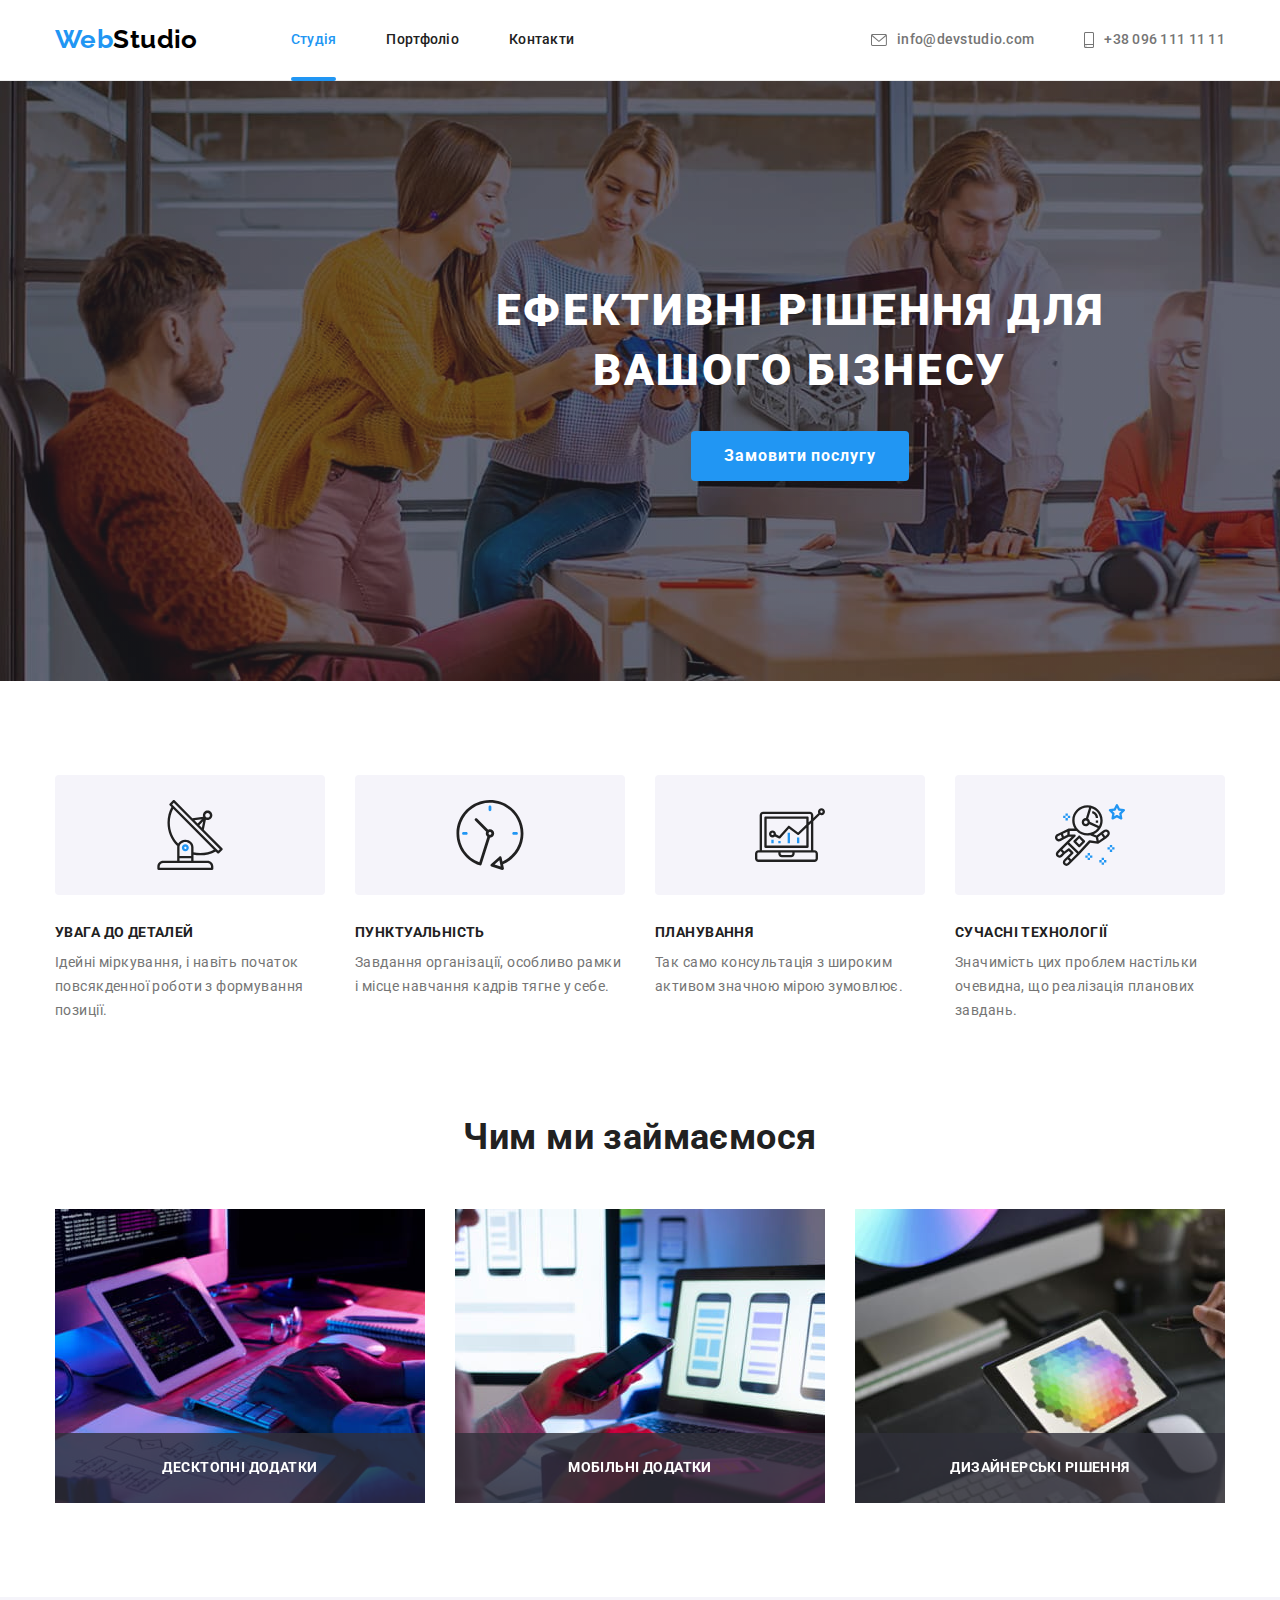
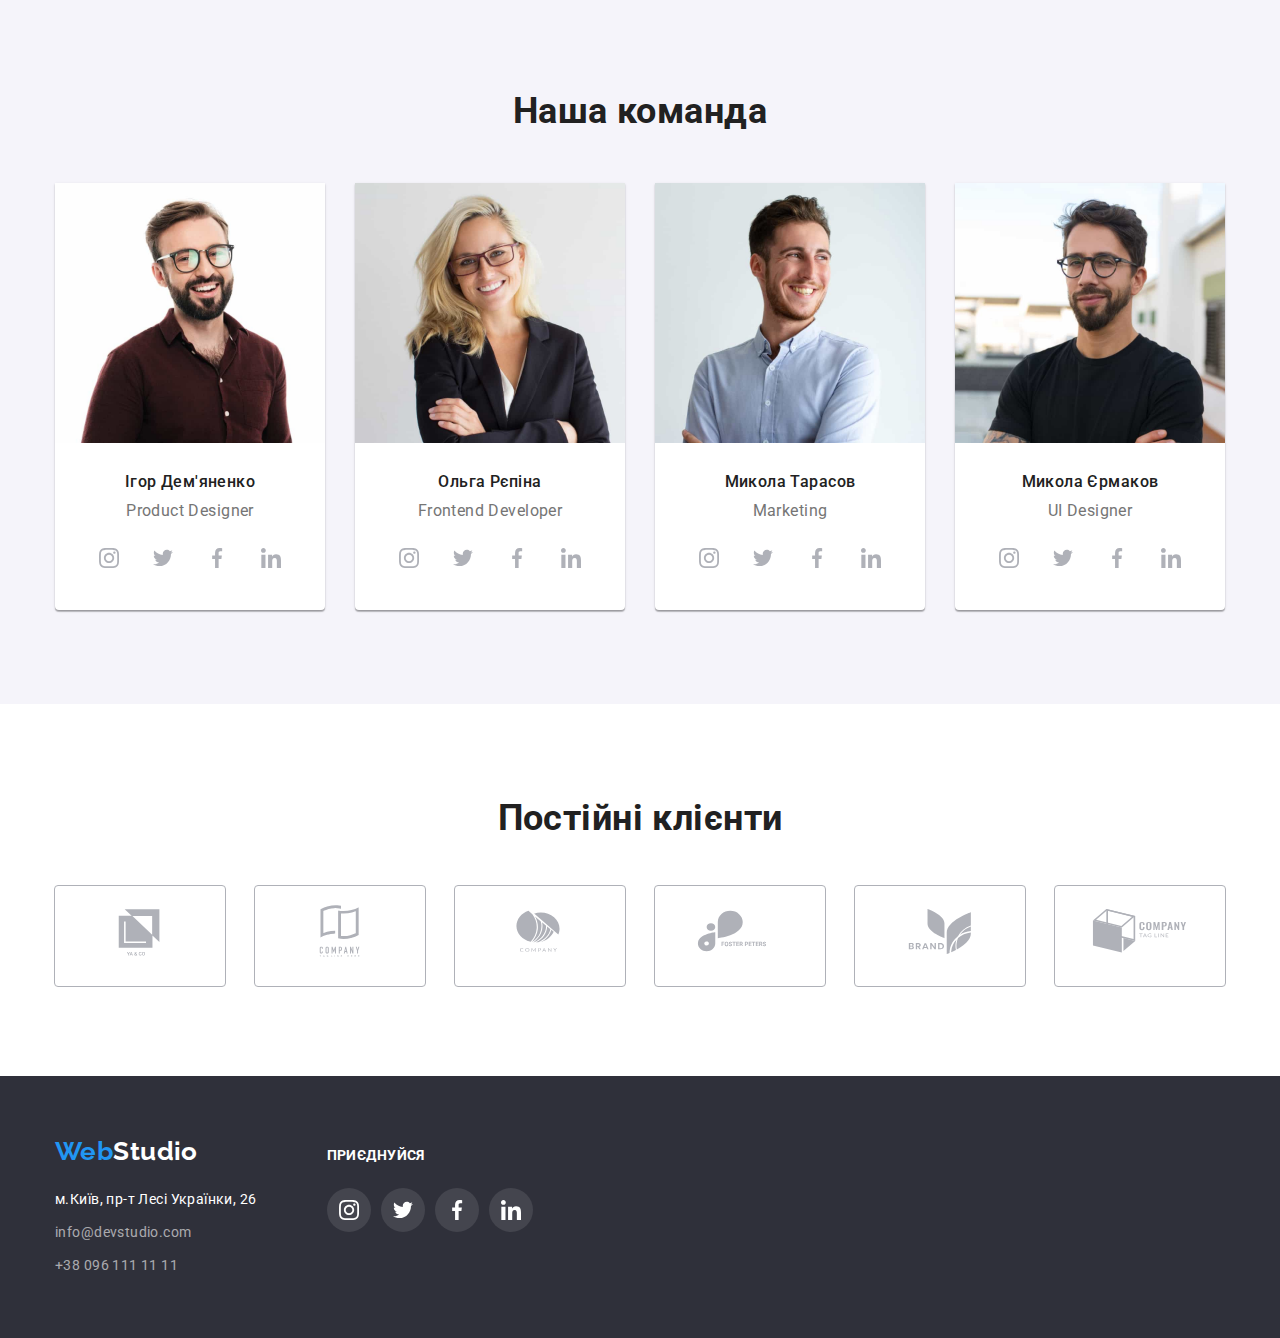
==== index.html @ 5b828c4e "create new repository" ====
<!DOCTYPE html>
<html lang="uk">
  <head>
    <meta charset="UTF-8" />
    <meta http-equiv="X-UA-Compatible" content="IE=edge" />
    <meta name="viewport" content="width=device-width, initial-scale=1.0" />
    <title>Студія</title>
    <link href="https://fonts.googleapis.com/css2?family=Raleway:wght@700&family=Roboto:wght@400;500;700;900&display=swap" rel="stylesheet">
    <link rel="stylesheet" href="https://cdnjs.cloudflare.com/ajax/libs/modern-normalize/1.1.0/modern-normalize.min.css">
    <link rel="stylesheet" href="./css/styles.css">
  </head>
  <body>
    <header>
      
      <!--Навігація-->

      <div class="top-line container">
      <nav class="line">
        <a lang="en" href="./index.html" class="logo">Web<span class="logo-main">Studio</span></a>
        <ul class="site-nav">
          <li class="item"><a href="./index.html" class="link current">Студія</a></li>
          <li class="item"><a href="./portfolio.html" class="link">Портфоліо</a></li>
          <li class="item"><a href="#" class="link">Контакти</a></li>
        </ul>
      </nav>

      <ul class="auth-nav">
        <li class="item">
          <a href="mailto:info@devstudio.com" class="link">
            <svg class="icon-nav" width="16" height="12">
              <use href="./images/sprite.svg#icon-mail"></use>
            </svg>info@devstudio.com</a></li>
        <li class="item">
          <a href="tel:+380961111111" class="link">
            <svg class="icon-nav" width="10" height="16">
              <use href="./images/sprite.svg#icon-phone"></use>
            </svg>+38 096 111 11 11</a></li>
      </ul>
      </div>
    </header>

    <main>

      <!--Герой-->
      
      <section class="hero">
        <div class="container">
        <h1 class="hero-title">eфективні рішення для вашого бізнесу</h1>
        <button type="button" class="button" data-modal-open>Замовити послугу</button>
        <div class="backdrop is-hidden" data-modal>
          <div class="modal">
            <svg data-modal-close class="modal-icon" width="30" height="30">
              <use href="./images/sprite.svg#icon-close"></use>
            </svg>
          </div>
        </div>
        </div>
      </section>
      

      <!--Переваги-->

      <section class="benefits-section">
        <h2 class="visually-hidden">Переваги</h2>
        <ul class="benefits container">
          <li class="benefits-list">
            <div class="icon-background">
              <svg class="icon-benefits" width="70" height="70">
                <use href="./images/sprite.svg#icon-antenna"></use>
              </svg>
            </div>
            <h3 class="benefits-title">увага до деталей</h3>
            <p class="benefits-p">
              Ідейні міркування, і навіть початок повсякденної роботи з
              формування позиції.
            </p>
          </li>

          <li class="benefits-list">
            <div class="icon-background">
              <svg class="icon-benefits" width="70" height="70">
                <use href="./images/sprite.svg#icon-clock"></use>
              </svg>
            </div>
            <h3 class="benefits-title">пунктуальність</h3>
            <p class="benefits-p">
              Завдання організації, особливо рамки і місце навчання кадрів тягне
              у себе.
            </p>
          </li>

          <li class="benefits-list">
            <div class="icon-background">
              <svg class="icon-benefits" width="70" height="70">
                <use href="./images/sprite.svg#icon-diagram"></use>
              </svg>
            </div>
            <h3 class="benefits-title">планування</h3>
            <p class="benefits-p">
              Так само консультація з широким активом значною мірою зумовлює.
            </p>
          </li>

          <li class="benefits-list">
            <div class="icon-background">
              <svg class="icon-benefits" width="70" height="70">
                <use href="./images/sprite.svg#icon-astronaut"></use>
              </svg>
            </div>
            <h3 class="benefits-title">сучасні технології</h3>
            <p class="benefits-p">
              Значимість цих проблем настільки очевидна, що реалізація планових
              завдань.
            </p>
          </li>
        </ul>
      </section>

      <!--Чим ми займаємося-->

      <section class="work-section">
        <div class="container">
        <h2 class="section-title">Чим ми займаємося</h2>
        <ul class="work">
          <li class="work-list">
            <div class="work-img">
              <img class="img" src="./images/box1.jpg" alt="робота з кодом" width="370" />
              <div class="work-block">
                <p class="work-text">десктопні додатки</p>
              </div>
            </div>
          </li>
          <li class="work-list">
            <div class="work-img">
              <img class="img" src="./images/box2.jpg" alt="робота з мобільним додатком" width="370" />
              <div class="work-block">
                <p class="work-text">мобільні додатки</p>
              </div>
            </div>
          </li>
          <li class="work-list">
            <div class="work-img">
              <img class="img" src="./images/box3.jpg" alt="робота з дизайном та палітрою" width="370" />
              <div class="work-block">
                <p class="work-text">дизайнерські рішення</p>
              </div>
            </div>
          </li>
        </ul>
        </div>
      </section>

      <!--Наша команда-->

      <section class="team">
        <div class="container">
        <h2 class="title">Наша команда</h2>
        <ul class="team-list">
          <li class="team-people">
            <img src="./images/igor.jpg" alt="Ігор Дем'яненко" width="270" />
            <div class="team-container">
              <h3 class="team-title">Ігор Дем'яненко</h3>
              <p lang="en" class="team-text">Product Designer</p>
              <ul class="main-list-icon">
                <li class="icon-list">
                  <a href="#" class="icon-link">
                    <svg class="icon-team" width="20" height="20">
                      <use href="./images/sprite.svg#icon-instagram"></use>
                    </svg>
                  </a>
                </li>
                <li class="icon-list">
                  <a href="#" class="icon-link">
                    <svg class="icon-team" width="20" height="20">
                      <use href="./images/sprite.svg#icon-twitter"></use>
                    </svg>
                  </a>
                </li>
                <li class="icon-list">
                  <a href="#" class="icon-link">
                    <svg class="icon-team" width="20" height="20">
                      <use href="./images/sprite.svg#icon-facebook"></use>
                    </svg>
                  </a>
                </li>
                <li class="icon-list">
                  <a href="#" class="icon-link">
                    <svg class="icon-team" width="20" height="20">
                      <use href="./images/sprite.svg#icon-linkedin"></use>
                    </svg>
                  </a>
                </li>
              </ul>
            </div>
          </li>

          <li class="team-people">
            <img src="./images/olga.jpg" alt="Ольга Рєпіна" width="270" />
            <div class="team-container">
              <h3 class="team-title">Ольга Рєпіна</h3>
              <p lang="en" class="team-text">Frontend Developer</p>
              <ul class="main-list-icon">
                <li class="icon-list">
                  <a href="#" class="icon-link">
                    <svg class="icon-team" width="20" height="20">
                      <use href="./images/sprite.svg#icon-instagram"></use>
                    </svg>
                  </a>
                </li>
                <li class="icon-list">
                  <a href="#" class="icon-link">
                    <svg class="icon-team" width="20" height="20">
                      <use href="./images/sprite.svg#icon-twitter"></use>
                    </svg>
                  </a>
                </li>
                <li class="icon-list">
                  <a href="#" class="icon-link">
                    <svg class="icon-team" width="20" height="20">
                      <use href="./images/sprite.svg#icon-facebook"></use>
                    </svg>
                  </a>
                </li>
                <li class="icon-list">
                  <a href="#" class="icon-link">
                    <svg class="icon-team" width="20" height="20">
                      <use href="./images/sprite.svg#icon-linkedin"></use>
                    </svg>
                  </a>
                </li>
              </ul>
            </div>
          </li>

          <li class="team-people">
            <img src="./images/mikola.jpg" alt="Микола Тарасов" width="270" />
            <div class="team-container">
              <h3 class="team-title">Микола Тарасов</h3>
              <p lang="en" class="team-text">Marketing</p>
              <ul class="main-list-icon">
                <li class="icon-list">
                  <a href="#" class="icon-link">
                    <svg class="icon-team" width="20" height="20">
                      <use href="./images/sprite.svg#icon-instagram"></use>
                    </svg>
                  </a>
                </li>
                <li class="icon-list">
                  <a href="#" class="icon-link">
                    <svg class="icon-team" width="20" height="20">
                      <use href="./images/sprite.svg#icon-twitter"></use>
                    </svg>
                  </a>
                </li>
                <li class="icon-list">
                  <a href="#" class="icon-link">
                    <svg class="icon-team" width="20" height="20">
                      <use href="./images/sprite.svg#icon-facebook"></use>
                    </svg>
                  </a>
                </li>
                <li class="icon-list">
                  <a href="#" class="icon-link">
                    <svg class="icon-team" width="20" height="20">
                      <use href="./images/sprite.svg#icon-linkedin"></use>
                    </svg>
                  </a>
                </li>
              </ul>
            </div>
          </li>

          <li class="team-people">
            <img src="./images/mihaylo.jpg" alt="Михайло Єрмаков" width="270" />
            <div class="team-container">
              <h3 class="team-title">Микола Єрмаков</h3>
              <p lang="en" class="team-text">UI Designer</p>
              <ul class="main-list-icon">
                <li class="icon-list">
                  <a href="#" class="icon-link">
                    <svg class="icon-team" width="20" height="20">
                      <use href="./images/sprite.svg#icon-instagram"></use>
                    </svg>
                  </a>
                </li>
                <li class="icon-list">
                  <a href="#" class="icon-link">
                    <svg class="icon-team" width="20" height="20">
                      <use href="./images/sprite.svg#icon-twitter"></use>
                    </svg>
                  </a>
                </li>
                <li class="icon-list">
                  <a href="#" class="icon-link">
                    <svg class="icon-team" width="20" height="20">
                      <use href="./images/sprite.svg#icon-facebook"></use>
                    </svg>
                  </a>
                </li>
                <li class="icon-list">
                  <a href="#" class="icon-link">
                    <svg class="icon-team" width="20" height="20">
                      <use href="./images/sprite.svg#icon-linkedin"></use>
                    </svg>
                  </a>
                </li>
              </ul>
            </div>
          </li>
        </ul>
        </div>
      </section>

      <section class="client">
        <div class="container">
          <h2 class="title">Постійні клієнти</h2>
          <ul class="main-list-client">
            <li class="list-client">
              <a href="#" class="client-link">
                <svg class="icon-client" width="106" height="60">
                  <use href="./images/sprite.svg#icon-yaco"></use>
                </svg>
              </a>
            </li>
            <li class="list-client">
              <a href="#" class="client-link">
                <svg class="icon-client" width="106" height="60">
                  <use href="./images/sprite.svg#icon-companytag"></use>
                </svg>
              </a>
            </li>
            <li class="list-client">
              <a href="#" class="client-link">
                <svg class="icon-client" width="106" height="60">
                  <use href="./images/sprite.svg#icon-company"></use>
                </svg>
              </a>
            </li>
            <li class="list-client">
              <a href="#" class="client-link">
                <svg class="icon-client" width="106" height="60">
                  <use href="./images/sprite.svg#icon-foster"></use>
                </svg>
              </a>
            </li>
            <li class="list-client">
              <a href="#" class="client-link">
                <svg class="icon-client" width="106" height="60">
                  <use href="./images/sprite.svg#icon-brand"></use>
                </svg>
              </a>
            </li>
            <li class="list-client">
              <a href="#" class="client-link">
                <svg class="icon-client" width="106" height="60">
                  <use href="./images/sprite.svg#icon-companytadline"></use>
                </svg>
              </a>
            </li>
          </ul>
        </div>
      </section>
    </main>
    
    <footer class="footer">
      <div class="container footer-container">
      <div>
        <a lang="en" href="./index.html" class="logo">Web<span class="secondary-logo">Studio</span></a>
        <address>
          <ul class="footer-list">
            <li class="footer-li">
              <a href="https://goo.gl/maps/BaobwJiwFPhVXWJy6" target="_blank" rel="noopener noreferrer nofollow"
                class="address">
                м.Київ, пр-т Лесі Українки, 26</a>
            </li>
            <li class="footer-li"><a href="mailto:info@devstudio.com" class="nav-link">info@devstudio.com</a></li>
            <li class="footer-li"><a href="tel:+380961111111" class="nav-link">+38 096 111 11 11</a></li>
          </ul>
        </address>
      </div>
      <div class="footer-case">
        <b class="footer-title">приєднуйся</b>
        <ul class="main-footer-list">
          <li class="footer-icon-list">
            <a href="#" class="footer-link">
              <svg class="footer-icon" width="20" height="20">
                <use href="./images/sprite.svg#icon-instagram"></use>
              </svg>
            </a></li>
          <li class="footer-icon-list">
            <a href="#" class="footer-link">
              <svg class="footer-icon" width="20" height="20">
                <use href="./images/sprite.svg#icon-twitter"></use>
              </svg>
            </a></li>
          <li class="footer-icon-list">
            <a href="#" class="footer-link">
              <svg class="footer-icon" width="20" height="20">
                <use href="./images/sprite.svg#icon-facebook"></use>
              </svg>
            </a></li>
          <li class="footer-icon-list">
            <a href="#" class="footer-link">
              <svg class="footer-icon" width="20" height="20">
                <use href="./images/sprite.svg#icon-linkedin"></use>
              </svg>
            </a></li>
        </ul>
      </div>
      </div>
    </footer>
    <script src="./js/modal.js"></script>
  </body>
</html>
---- css/styles.css ----
/* accent color - #2196F3 */
/* secondary text color #757575 */
/* main text color #212121 */
/* main background color #F5F4FA */
/* background footer color #2F303A */
/* white - #FFFFFF */
/* black - #000000 */

/* #ECECEC */
/* secondary background color #F5F5F5 */

:root{
  --primary-text-color: #757575;
  --title-text-color: #212121;
  --secondary-text-color: rgba(255, 255, 255, 0.6);
  --acent-color: #2196F3;
  --main-backgroung-color: #F5F4FA;
  --secondary-background-color: #2F303A;
  --white: #FFFFFF;
  --black: #000000;
  --background-button-color: #188CE8;
  --logo-color: #AFB1B8;
}

body{
  color: var(--primary-text-color);
  background-color: var(--white);

  font-family: "Roboto", sans-serif;
  font-weight: 400;
  font-size: 14px;
  line-height: 1.71;
  letter-spacing: 0.03em;
}

h1, h2, h3, h4, h5, h6, p {
  margin: auto;
}

ul {
  list-style: none;
  margin: 0;
  padding: 0;
}

img {
  display: block;
}

/* лого */

.container {
  width: 1200px;
  padding-left: 15px;
  padding-right: 15px;
  margin-right: auto;
  margin-left: auto;
  /*outline: 1px solid red;*/
}

.logo {
  color: var(--acent-color);
  text-decoration: none;

  font-family: "Raleway", sans-serif;
  font-weight: 700;
  font-size: 26px;
  line-height: 1.2;
}

.logo-main {
  color: var(--black);
}

/* Навігація */
.site-nav {

  display: flex;
  margin-left: 93px;
  padding-bottom: 32px;
  padding-top: 32px;
}

.site-nav .item:not(:last-child){
  margin-right: 50px;
}

.site-nav .link {
  position: relative;
  display: block;
  color: var(--title-text-color);
  text-decoration: none;

  font-weight: 500;
  font-size: 14px;
  line-height: 1.14;
  letter-spacing: 0.02em;

  transition: color 250ms cubic-bezier(0.4, 0, 0.2, 1);
}

.site-nav .link:hover,
.site-nav .link:focus {
  color: var(--acent-color);
}

.site-nav .current {
  color: var(--acent-color);
}

.current::after  {
  content: "";
  
  position: absolute;
  bottom: -33px;

  display: block;
  height: 4px;
  width: 100%;
  border-radius: 4px;
  background-color: var(--acent-color);
}

/* телефон та имейл */
.auth-nav {
  display: flex;
  margin-left: auto;
}

.auth-nav .item:not(:last-child) {
  margin-right: 50px;
}

.auth-nav .link {
  padding-top: 32px;
  padding-bottom: 32px;

  color: var(--primary-text-color);
  fill: var(--primary-text-color);
  text-decoration: none;

  font-weight: 500;
  font-size: 14px;
  line-height: 1.14;
  letter-spacing: 0.02em;

  transition: color 250ms cubic-bezier(0.4, 0, 0.2, 1),
  fill 250ms cubic-bezier(0.4, 0, 0.2, 1)
}

.auth-nav .link:hover,
.auth-nav .link:focus {
  color: var(--acent-color);
  fill: var(--acent-color);
}

.item .link {
  display: flex;
  align-items: center;
}

.icon-nav {
  margin-right: 10px;
}

.line {
  display: flex;
  align-items: center;
}

.top-line {
  display: flex;
  align-items: center;
}

header {
  border-bottom: 1px solid #ECECEC;
}




/* hero */

.hero {
  width: 1600px;
  background-image: linear-gradient(to right, rgba(47, 48, 58, 0.4), rgba(47, 48, 58, 0.4)), url("../images/background.jpg");
  background-color: var(--secondary-background-color);
  padding: 200px 0;
  margin: 0 auto;
}

.hero-title {
  max-width: 696px;
  margin: 0 auto 30px;

  color: var(--white);

  text-transform: uppercase;
  text-align: center;
  font-weight: 900;
  font-size: 44px;
  line-height: 1.36;
  letter-spacing: 0.06em;
}

.button {
  display: block;
  margin: 0 auto;
  padding: 10px 32px;

  background-color: var(--acent-color);
  color: var(--white);

  cursor: pointer;

  font-family: inherit;
  font-weight: 700;
  font-size: 16px;
  line-height: 1.8;
  letter-spacing: 0.06em;
  border-radius: 4px;
  border: 1px solid transparent;

  transition: background-color 250ms cubic-bezier(0.4, 0, 0.2, 1)
}

.button:focus,
.button:hover {
  background-color: var(--background-button-color);
}

.backdrop {
  position: fixed;
  top: 0;
  left: 0;
  width: 100%;
  height: 100%;
  background-color: rgba(0, 0, 0, 0.2);
  opacity: 1;
  transition: opacity 500ms cubic-bezier(0.4, 0, 0.2, 1);
}

.backdrop.is-hidden {
  opacity: 0;
  pointer-events: none;
}

.backdrop.is-hidden .modal {
  transform: translate(-50%, -50%) scale(0.9);
}

.modal {
  position: absolute;
  top: 50%;
  left: 50%;
  transform: translate(-50%, -50%) scale(1);

  height: 581px;
  width: 528px;
  background-color: var(--white);
}

.modal-icon {
  position: absolute;
  top: 0;
  right: 0;
  margin-right: 8px;
  margin-top: 8px;
  cursor: pointer;
  
}

/* переваги */
.visually-hidden {
  position: absolute;
  white-space: nowrap;
  width: 1px;
  height: 1px;
  overflow: hidden;
  border: 0;
  padding: 0;
  clip: rect(0 0 0 0);
  clip-path: inset(50%);
  margin: -1px;
}

.icon-background {
  display: flex;
  align-items: center;
  justify-content: center;
  background-color: var(--main-backgroung-color);
  width: 270px;
  height: 120px;
  margin-bottom: 30px;
  border-radius: 4px;
}

.benefits-section {
  padding-top: 94px;
  padding-bottom: 94px;
}

.benefits-title {
  color: var(--title-text-color);

  font-weight: 700;
  font-size: 14px;
  line-height: 1.14;

  text-transform: uppercase;

  margin: 0;
  padding: 0;
}

.benefits-p {
  margin: 10px 0 0 0;
}

.benefits-list {
  flex-basis: calc((100%-90px) /4);
}

.benefits {
  display: flex;
  gap: 30px;
}




/* Чим ми займаємося */
.section-title {
  color: var(--title-text-color);

  font-weight: 700;
  font-size: 36px;
  line-height: 1.16;
  text-align: center;

  margin: 0;
  margin-bottom: 50px;
}

.work {
  display: flex;
}

.work-img {
  position: relative;
}

.work-text {
  padding: 27px 0;
  
  font-weight: 700;
  line-height: 1.14;

  text-align: center;
  text-transform: uppercase;

  color: var(--white);
}

.work-block {
  position: absolute;
  bottom: 0;
  width: 100%;
  height: 70px;
  background-color: rgba(47, 48, 58, 0.8);
}

.work-section {
  padding-bottom: 94px;
}

.work-list:not(:last-child) {
  margin-right: 30px;
}

.img {
  display: block;
}
/* Наша команда */

.team {
  background-color: var(--main-backgroung-color);
  padding-top: 94px;
  padding-bottom: 94px;
}

.title {
  margin-bottom: 50px;

  color: var(--title-text-color);

  font-weight: 700;
  font-size: 36px;
  line-height: 1.16;
  text-align: center;
}

.team-title {
  margin-top: 30px;
  margin-bottom: 10px;
  color: var(--title-text-color);

  text-align: center;
  font-weight: 500;
  font-size: 16px;
  line-height: 1.18;
}

.team-people {
  background-color: var(--white);
  fill: var(--logo-color);

  box-shadow: 0px 1px 3px rgba(0, 0, 0, 0.12), 0px 1px 1px rgba(0, 0, 0, 0.14), 0px 2px 1px rgba(0, 0, 0, 0.2);
  border-radius: 0px 0px 4px 4px;
}

.team-people:not(:last-child) {
  margin-right: 30px;
}

.team-text {
  margin-bottom: 16px;

  text-align: center;
  font-size: 16px;
  line-height: 1.18;
}

.team-container {
  margin-bottom: 30px;
}

.icon-list {
  display: inline-flex;
  align-items: center;
  justify-content: center;
  width: 44px;
  height: 44px;
  fill: var(--logo-color);
}

.icon-list:not(:last-child) {
  margin-right: 10px;
}

.main-list-icon {
  display: flex;
  align-items: center;
  justify-content: center;
}

.icon-link {
  display: flex;
  fill: var(--logo-color);
  padding: 12px;
  border-radius: 50px;

  transition: fill 250ms cubic-bezier(0.4, 0, 0.2, 1), 
  background-color 250ms cubic-bezier(0.4, 0, 0.2, 1);
}

.icon-link:hover,
.icon-link:focus {
  fill: var(--white);
  background-color: var(--acent-color);
  
}

.team-list {
  display: flex;
}

/*client*/

.client {
  padding-top: 94px;
  padding-bottom: 94px;
}

.main-list-client {
  display: flex;
  justify-content: space-between;
}

.list-client {
  display: flex;
  justify-content: center;
  align-items: center;
  width: 170px;
  height: 92px;
}

.client-link {
  fill: var(--logo-color);
  padding: 16px 32px;
  border: 1px solid var(--logo-color);
  border-radius: 4px;

  transition: fill 250ms cubic-bezier(0.4, 0, 0.2, 1),
  border 250ms cubic-bezier(0.4, 0, 0.2, 1);
}

.client-link:hover, 
.client-link:focus {
  fill: var(--acent-color);
  border: 1px solid var(--acent-color);
}

/* footer */
.footer {
  background-color: var(--secondary-background-color);
  padding-top: 60px;
  padding-bottom: 60px;
}

.footer-container {
  display: flex;
  align-items: baseline;
}

.logo {
  display: inline-block;
}

.secondary-logo {
  color: var(--white);
}

.address {
  color: var(--white);
  text-decoration: none;

  font-style: normal;
  
  font-size: 14px;
  line-height: 1.7;
  letter-spacing: 0.03em;

  transition: color 250ms cubic-bezier(0.4, 0, 0.2, 1);
}

.address:hover,
.address:focus {
  color: var(--acent-color);
}

.footer-list {
  display: block;
  margin-top: 20px;
}

.footer-li:not(:last-child) {
  margin-bottom: 9px;
}

.nav-link {
  color: var(--secondary-text-color);
  text-decoration: none;

  font-style: normal;
  font-size: 14px;
  line-height: 1.7;

  transition: color 250ms cubic-bezier(0.4, 0, 0.2, 1);
}

.nav-link:hover,
.nav-link:focus {
  color: var(--acent-color);
}

.footer-case {
  margin-left: 70px;
}

.footer-title {
  color: var(--white);
  font-weight: 700;
  font-size: 14px;
  line-height: 1.14;
  letter-spacing: 0.03em;
  text-transform: uppercase;
}


.main-footer-list {
  display: flex;
  margin-top: 20px;
}

.footer-icon-list {
  display: flex;
  justify-content: center;
  align-items: center;
  width: 44px;
  height: 44px;

  background-color: rgba(255, 255, 255, 0.1);
  border-radius: 50px;
}

.footer-icon-list:not(:last-child) {
  margin-right: 10px;
}

.footer-link {
  display: flex;
  padding: 12px;
  fill: var(--white);
  border-radius: 50px;

  transition: background-color 250ms cubic-bezier(0.4, 0, 0.2, 1),
  border-radius 250ms cubic-bezier(0.4, 0, 0.2, 1);
}

.footer-link:hover,
.footer-link:focus {
  background-color: var(--acent-color);
  
}

/* PORTFOLIO */
/* buttons */

.nav-list {
  display: flex;
  margin-bottom: 50px;
  justify-content: center;
}

.project-border {
  padding: 20px 24px;
  border: 1px solid #eeeeee;
  border-top: none;
}

.project-section {
  padding-top: 94px;
  padding-bottom: 94px;
}

.buttons-list:not(:last-child) {
  margin-right: 8px;
}

.buttons {
  padding: 6px 22px;

  background-color: var(--main-backgroung-color);
  color: var(--title-text-color);

  cursor: pointer;

  font-family: 'Roboto';
  font-weight: 500;
  font-size: 16px;
  line-height: 1.62;
  letter-spacing: 0.03em;
  border-radius: 4px;
  border: solid transparent;

  transition: color 250ms cubic-bezier(0.4, 0, 0.2, 1),
  background-color 250ms cubic-bezier(0.4, 0, 0.2, 1),
  box-shadow 250ms cubic-bezier(0.4, 0, 0.2, 1);
}

.buttons:hover,
.buttons:focus {
  background-color: var(--acent-color);
  color: var(--white);
  box-shadow: 0px 3px 1px rgba(0, 0, 0, 0.1), 0px 1px 2px rgba(0, 0, 0, 0.08), 0px 2px 2px rgba(0, 0, 0, 0.12);
  border-radius: 4px;
}

/* Проекти */
.main-project-list {
  display: flex;
  flex-wrap: wrap;
}

.project-list:nth-child(3n) {
  margin-right: 0;
}

.project-list {
  margin-right: 30px;
  margin-bottom: 30px;
}

.project-link {
  text-decoration: none;

  transition: box-shadow 250ms cubic-bezier(0.4, 0, 0.2, 1);
}

.project-link:hover,
.project-link:focus {
  display: block;
  box-shadow: 0px 1px 1px rgba(0, 0, 0, 0.12), 0px 4px 4px rgba(0, 0, 0, 0.06), 1px 4px 6px rgba(0, 0, 0, 0.16);
  
}

.project-title {
  margin-top: 20px;
  margin-bottom: 4px;
  color: var(--title-text-color);

  font-weight: 700;
  font-size: 18px;
  line-height: 2;
  letter-spacing: 0.06em;
}

.container-project-text{
  position: absolute;
  width: 100%;
  height: 100%;
  background-color: rgba(33, 150, 243, 0.9);
  opacity: 0;
  transform: translateY(100%);
  transition: transform 250ms cubic-bezier(0.4, 0, 0.2, 1),
  opacity 250ms cubic-bezier(0.4, 0, 0.2, 1);
  padding: 63px 24px;
  font-size: 18px;
  line-height: 28px;
  color: var(--white);
}

.container-project {
  position: relative;
  overflow: hidden;
}

.project-link:hover .container-project-text {
  transform: translateY(0);
  opacity: 1;
}

.project-text {
  margin: 0;
  color: var(--primary-text-color);

  font-size: 16px;
  line-height: 1.8;
}
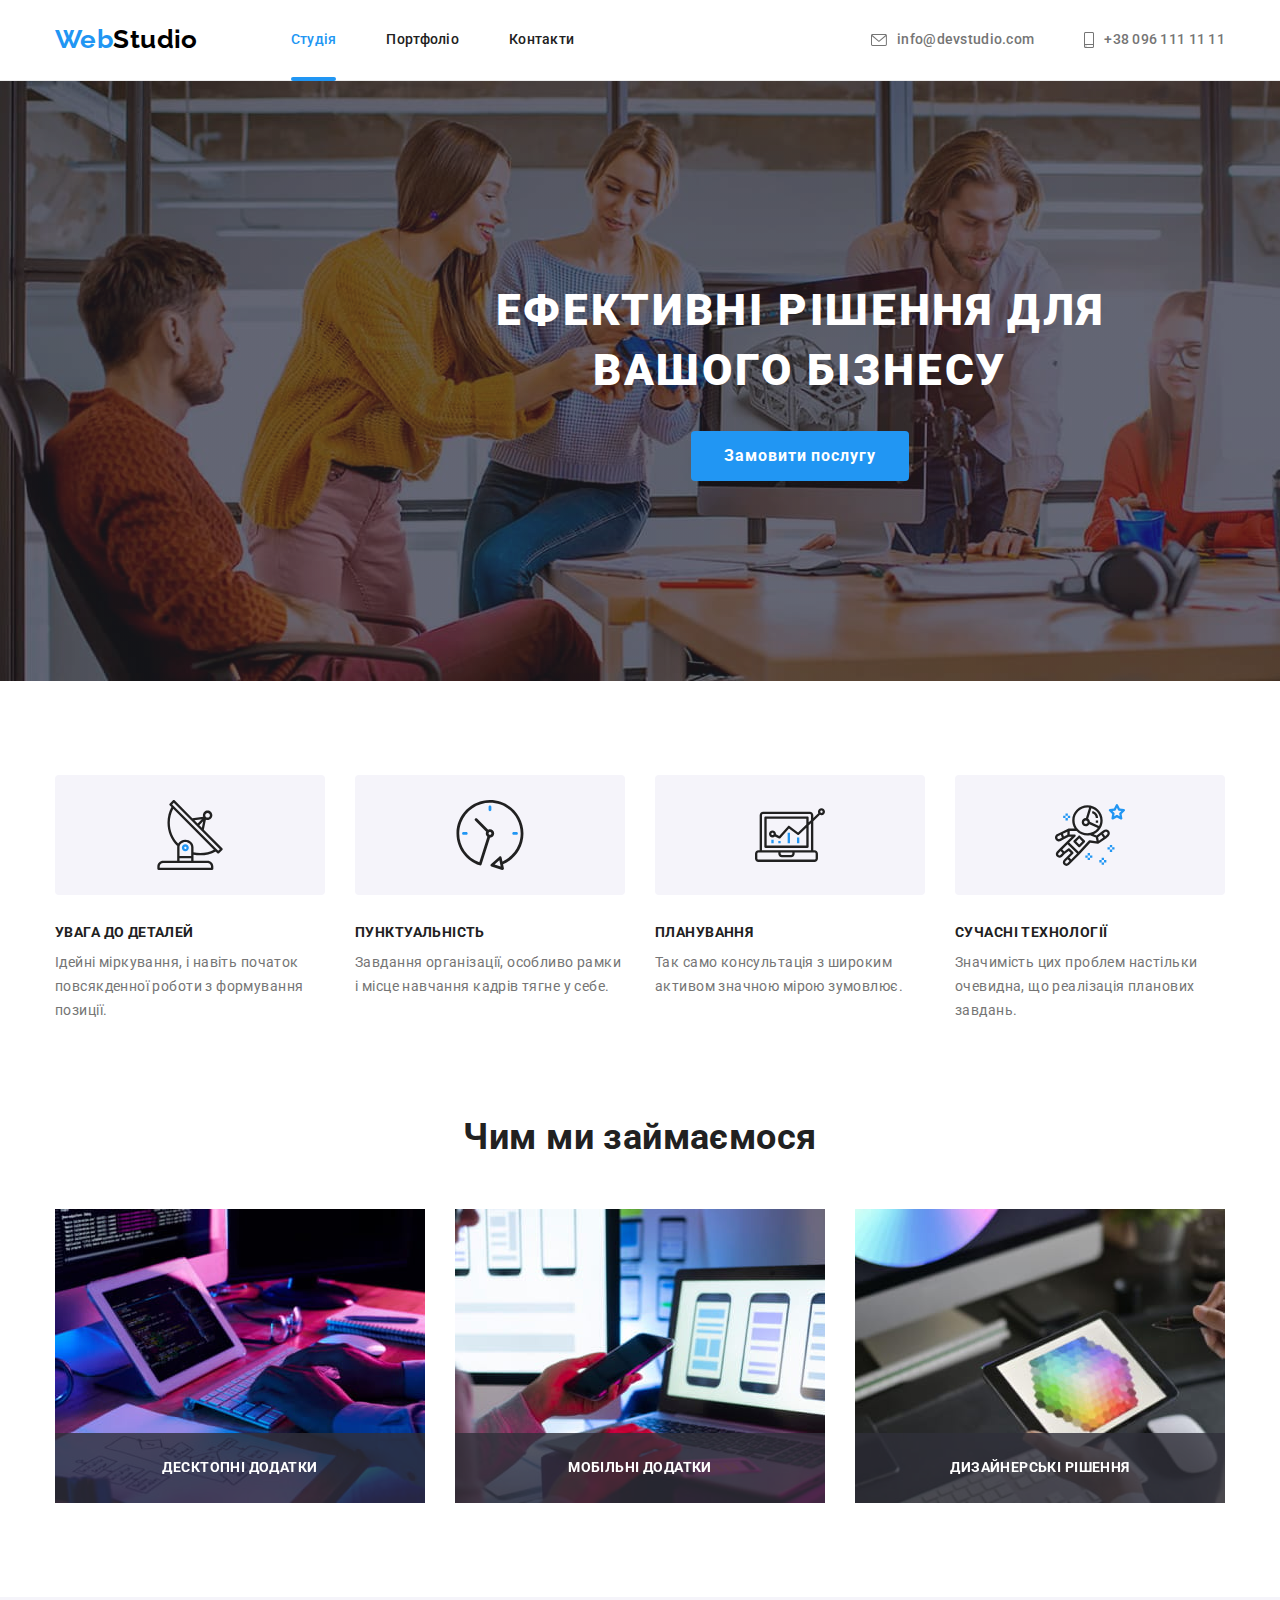
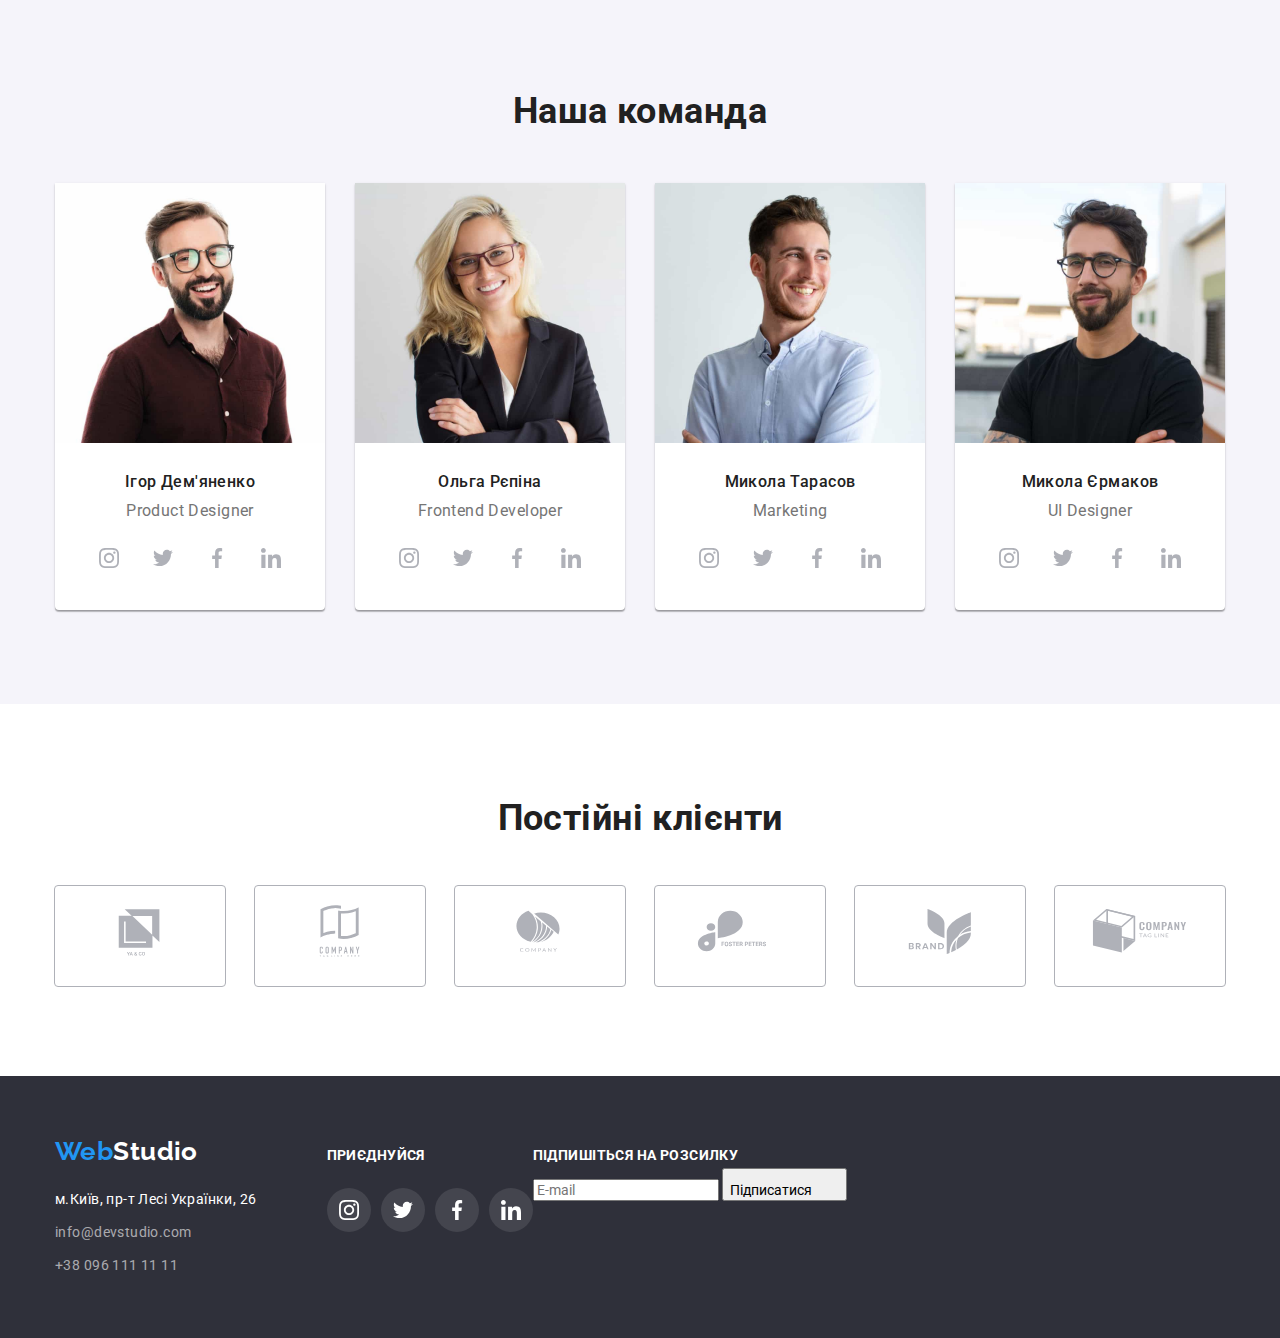
==== commit 236a1c8b: "Update index.html" ====
--- a/index.html
+++ b/index.html
@@ -49,9 +49,52 @@
         <button type="button" class="button" data-modal-open>Замовити послугу</button>
         <div class="backdrop is-hidden" data-modal>
           <div class="modal">
-            <svg data-modal-close class="modal-icon" width="30" height="30">
+            <svg data-modal-close class="icon-exid" width="30" height="30">
               <use href="./images/sprite.svg#icon-close"></use>
             </svg>
+            <div class="form">
+              <b class="modal-h">Залиште свої дані, ми вам передзвонимо</b>
+              <form>
+                <div class="form-field">
+                  <label for="name" class="modal-text">Ім'я</label>
+                  <input type="text" name="name" id="name" class="form-input" />
+                  <svg class="modal-icon" width="18" height="18">
+                    <use href="./images/sprite.svg#icon-person"></use>
+                  </svg>
+                </div>
+              
+                <div class="form-field">
+                  <label for="tel" class="modal-text">Телефон</label>
+                  <input type="tel" name="tel" id="tel" class="form-input" />
+                  <svg class="modal-icon" width="18" height="18">
+                    <use href="./images/sprite.svg#icon-phoneb"></use>
+                  </svg>
+                </div>
+              
+                <div class="form-field">
+                  <label for="mail" class="modal-text">Пошта</label>
+                  <input type="email" name="mail" id="male" class="form-input" />
+                  <svg class="modal-icon" width="18" height="18">
+                    <use href="./images/sprite.svg#icon-email"></use>
+                  </svg>
+                </div>
+              
+                <div class="form-field">
+                  <label for="comment" class="modal-text">Коментар</label>
+                  <textarea name="comment" id="comment" rows="10" placeholder="Введіть коментар" class="modal-text"></textarea>
+                </div>
+              
+                <input type="checkbox" name="policy" id="policy">
+                <label for="policy">Погоджуюся з розсилкою та приймаю 
+                  <a href="#" class="modal-link">Умови договору</a>
+                  <svg class="check-icon" width="18" height="18">
+                    <use href="./images/sprite.svg#icon-check"></use>
+                  </svg>
+                </label>
+
+                <button type="submit" class="modal-button">Відправити</button>
+              </form>
+            </div>
           </div>
         </div>
         </div>
@@ -364,9 +407,9 @@
     
     <footer class="footer">
       <div class="container footer-container">
-      <div>
-        <a lang="en" href="./index.html" class="logo">Web<span class="secondary-logo">Studio</span></a>
-        <address>
+        <div>
+          <a lang="en" href="./index.html" class="logo">Web<span class="secondary-logo">Studio</span></a>
+          <address>
           <ul class="footer-list">
             <li class="footer-li">
               <a href="https://goo.gl/maps/BaobwJiwFPhVXWJy6" target="_blank" rel="noopener noreferrer nofollow"
@@ -376,37 +419,54 @@
             <li class="footer-li"><a href="mailto:info@devstudio.com" class="nav-link">info@devstudio.com</a></li>
             <li class="footer-li"><a href="tel:+380961111111" class="nav-link">+38 096 111 11 11</a></li>
           </ul>
-        </address>
-      </div>
-      <div class="footer-case">
-        <b class="footer-title">приєднуйся</b>
-        <ul class="main-footer-list">
-          <li class="footer-icon-list">
-            <a href="#" class="footer-link">
-              <svg class="footer-icon" width="20" height="20">
-                <use href="./images/sprite.svg#icon-instagram"></use>
-              </svg>
-            </a></li>
-          <li class="footer-icon-list">
-            <a href="#" class="footer-link">
-              <svg class="footer-icon" width="20" height="20">
-                <use href="./images/sprite.svg#icon-twitter"></use>
-              </svg>
-            </a></li>
-          <li class="footer-icon-list">
-            <a href="#" class="footer-link">
-              <svg class="footer-icon" width="20" height="20">
-                <use href="./images/sprite.svg#icon-facebook"></use>
-              </svg>
-            </a></li>
-          <li class="footer-icon-list">
-            <a href="#" class="footer-link">
-              <svg class="footer-icon" width="20" height="20">
-                <use href="./images/sprite.svg#icon-linkedin"></use>
-              </svg>
-            </a></li>
-        </ul>
-      </div>
+          </address>
+        </div>
+        <div class="footer-case">
+          <b class="footer-title">приєднуйся</b>
+          <ul class="main-footer-list">
+            <li class="footer-icon-list">
+              <a href="#" class="footer-link">
+                <svg class="footer-icon" width="20" height="20">
+                  <use href="./images/sprite.svg#icon-instagram"></use>
+                </svg>
+              </a>
+            </li>
+            <li class="footer-icon-list">
+              <a href="#" class="footer-link">
+                <svg class="footer-icon" width="20" height="20">
+                  <use href="./images/sprite.svg#icon-twitter"></use>
+                </svg>
+              </a>
+            </li>
+            <li class="footer-icon-list">
+              <a href="#" class="footer-link">
+                <svg class="footer-icon" width="20" height="20">
+                  <use href="./images/sprite.svg#icon-facebook"></use>
+                </svg>
+              </a></li>
+            <li class="footer-icon-list">
+              <a href="#" class="footer-link">
+                <svg class="footer-icon" width="20" height="20">
+                  <use href="./images/sprite.svg#icon-linkedin"></use>
+                </svg>
+              </a>
+            </li>
+          </ul>
+        </div>
+        <div>
+          <b class="footer-title">підпишіться на розсилку</b>
+          <form>
+            <input type="email" name="email" placeholder="E-mail" class="footer-form">
+            <button type="submit" class="footer-button">
+              <div class="icon-subscribe">
+                <span class="button-footer-text">Підписатися</span>
+                <svg width="24" height="24">
+                  <use href="./images/sprite.svg#icon-subscribe"></use>
+                </svg>
+              </div>
+            </button>
+          </form>
+        </div>
       </div>
     </footer>
     <script src="./js/modal.js"></script>
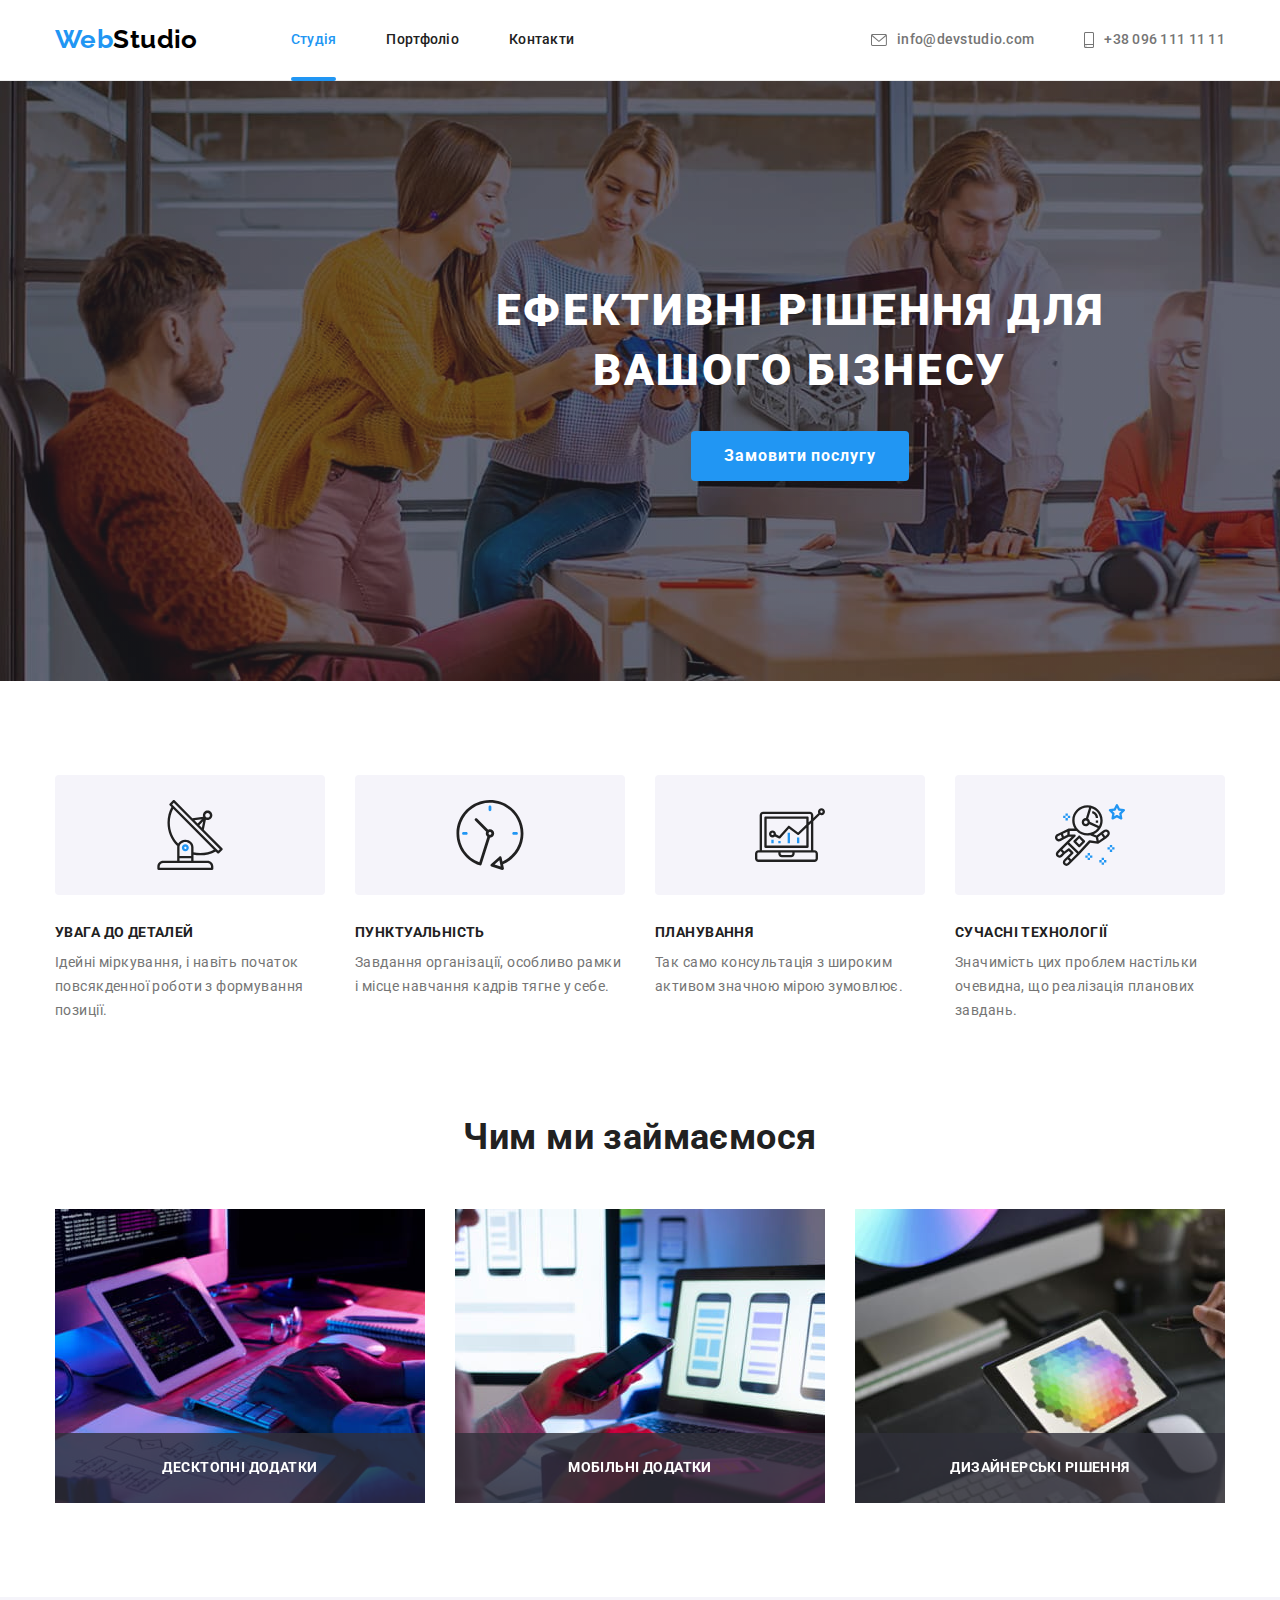
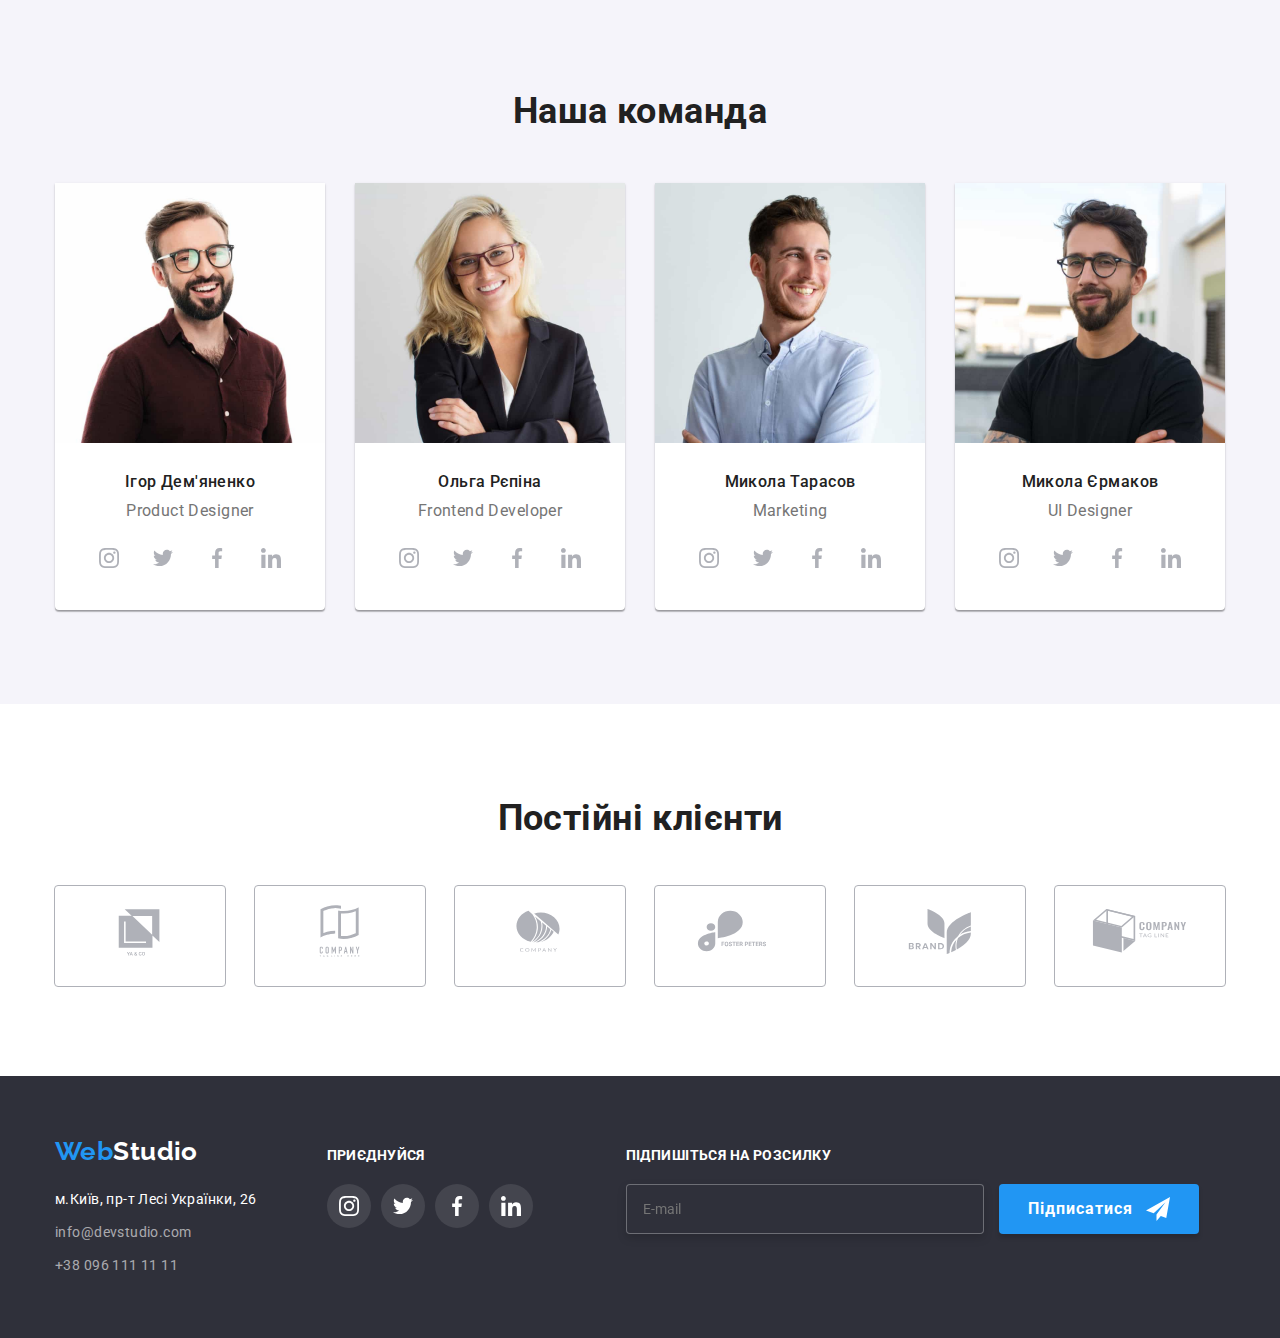
==== commit 6b9be28f: "Update index.html" ====
--- a/index.html
+++ b/index.html
@@ -81,15 +81,16 @@
               
                 <div class="form-field">
                   <label for="comment" class="modal-text">Коментар</label>
-                  <textarea name="comment" id="comment" rows="10" placeholder="Введіть коментар" class="modal-text"></textarea>
+                  <textarea name="comment" id="comment" rows="10" placeholder="Введіть коментар"></textarea>
                 </div>
               
-                <input type="checkbox" name="policy" id="policy">
-                <label for="policy">Погоджуюся з розсилкою та приймаю 
-                  <a href="#" class="modal-link">Умови договору</a>
-                  <svg class="check-icon" width="18" height="18">
+                <label class="label">
+                  <input class="checkbox" type="checkbox" name="policy">
+                  <svg class="check-icon" width="16" height="15">
                     <use href="./images/sprite.svg#icon-check"></use>
                   </svg>
+                  Погоджуюся з розсилкою та приймаю &nbsp
+                  <a href="#" class="modal-link">Умови договору</a>
                 </label>
 
                 <button type="submit" class="modal-button">Відправити</button>
--- a/css/styles.css
+++ b/css/styles.css
@@ -230,6 +230,8 @@
   background-color: var(--background-button-color);
 }
 
+/*Modal*/
+
 .backdrop {
   position: fixed;
   top: 0;
@@ -238,7 +240,7 @@
   height: 100%;
   background-color: rgba(0, 0, 0, 0.2);
   opacity: 1;
-  transition: opacity 500ms cubic-bezier(0.4, 0, 0.2, 1);
+  transition: opacity 250ms cubic-bezier(0.4, 0, 0.2, 1);
 }
 
 .backdrop.is-hidden {
@@ -261,14 +263,192 @@
   background-color: var(--white);
 }
 
-.modal-icon {
+.icon-exid {
   position: absolute;
   top: 0;
   right: 0;
   margin-right: 8px;
   margin-top: 8px;
   cursor: pointer;
+
+  transition: fill 250ms cubic-bezier(0.4, 0, 0.2, 1);
+}
+
+.icon-exid:hover,
+.icon-exid:focus {
+  fill: var(--acent-color);
+}
+
+.form {
+  width: 528px;
+  margin-left: auto;
+  margin-right: auto;
+  padding: 40px;
+}
+
+.modal-h {
+  display: block;
+
+  margin-bottom: 12px;
+  font-weight: 700;
+  font-size: 20px;
+  line-height: 1.15;
   
+  text-align: center;
+
+  color: var(--title-text-color);
+}
+
+.form-field {
+  display: flex;
+  flex-direction: column;
+}
+
+.form-input {
+  position: relative;
+  height: 40px;
+  margin-bottom: 10px;
+  padding-left: 42px;
+  border: 1px solid rgba(33, 33, 33, 0.2);
+  border-radius: 4px;
+  cursor: pointer;
+  transition: border 250ms cubic-bezier(0.4, 0, 0.2, 1);
+}
+
+.form-input:hover, 
+.form-input:focus {
+  border: 1px solid var(--acent-color);
+  outline: none;
+}
+
+.form-input:focus + svg {
+  fill: var(--acent-color);
+}
+
+.form-field .modal-icon {
+  cursor: pointer;
+  transition: fill 250ms cubic-bezier(0.4, 0, 0.2, 1);
+}
+
+.form-field:hover .modal-icon, 
+.form-field:focus .modal-icon{
+  fill: var(--acent-color);
+}
+
+.form-field::placeholder {
+  color: rgba(117, 117, 117, 0.5);
+}
+
+.modal-icon {
+  position: absolute;
+  transform: translateY(28px) translateX(12px);
+}
+
+.modal-text {
+  margin-bottom: 4px;
+  font-size: 12px;
+  line-height: 1.16;
+  letter-spacing: 0.01em;
+}
+
+textarea {
+  resize: none;
+
+  height: 120px;
+  padding: 12px 16px;
+  margin-bottom: 20px;
+
+  border: 1px solid rgba(33, 33, 33, 0.2);
+  border-radius: 4px;
+  transition: border 250ms cubic-bezier(0.4, 0, 0.2, 1);
+}
+
+textarea::placeholder {
+  font-size: 12px;
+  line-height: 1.16;
+  letter-spacing: 0.01em;
+  
+  color: rgba(117, 117, 117, 0.5);
+}
+
+textarea:hover, 
+textarea:focus {
+  border: 1px solid var(--acent-color);
+  outline: none;
+}
+
+.modal-button {
+  display: block;
+  margin: 30px auto 0;
+  padding: 10px 52px;
+  background-color: var(--acent-color);
+  color: var(--white);
+  cursor: pointer;
+
+  font-family: inherit;
+  font-weight: 700;
+  font-size: 16px;
+  line-height: 1.8;
+  letter-spacing: 0.06em;
+  
+  border-radius: 4px;
+  box-shadow: 0px 4px 4px rgba(0, 0, 0, 0.15);
+  border: 1px solid transparent;
+
+  transition: background-color 250ms cubic-bezier(0.4, 0, 0.2, 1);
+}
+
+.modal-button:hover,
+.modal-button:focus {
+  background-color: #188CE8;
+  outline: none;
+}
+
+.label {
+  display: flex;
+  align-items: center;
+}
+
+.checkbox {
+  position: absolute;
+  white-space: nowrap;
+  width: 1px;
+  height: 1px;
+  overflow: hidden;
+  border: 0;
+  padding: 0;
+  clip: rect(0 0 0 0);
+  clip-path: inset(50%);
+  margin: -1px;
+}
+
+.modal-link {
+  color: var(--acent-color);
+}
+
+.check-icon {
+  display: inline-block;
+  width: 16px;
+  height: 15px;
+  margin-right: 7px;
+
+  border: 2px solid var(--title-text-color);
+  border-radius: 2px;
+
+  border: 2px solid var(--title-text-color);
+  border-radius: 2px;
+  fill: var(--white);
+
+  transition: fill 250ms cubic-bezier(0.4, 0, 0.2, 1), 
+  background-color 250ms cubic-bezier(0.4, 0, 0.2, 1),
+  border 250ms cubic-bezier(0.4, 0, 0.2, 1);
+}
+
+.checkbox:checked + .check-icon {
+  fill: var(--white);
+  border: 2px solid var(--acent-color);
+  border-radius: 2px;
+  background-color: var(--acent-color);
 }
 
 /* переваги */
@@ -577,9 +757,12 @@
 
 .footer-case {
   margin-left: 70px;
+  margin-right: 93px;
 }
 
 .footer-title {
+  display: block;
+  margin-bottom: 20px;
   color: var(--white);
   font-weight: 700;
   font-size: 14px;
@@ -591,7 +774,6 @@
 
 .main-footer-list {
   display: flex;
-  margin-top: 20px;
 }
 
 .footer-icon-list {
@@ -622,7 +804,50 @@
 .footer-link:hover,
 .footer-link:focus {
   background-color: var(--acent-color);
-  
+}
+
+.footer-form {
+  height: 50px;
+  width: 358px;
+  padding-left: 16px;
+  margin-right: 12px;
+  border: 1px solid rgba(255, 255, 255, 0.3);
+  filter: drop-shadow(0px 4px 4px rgba(0, 0, 0, 0.15));
+  border-radius: 4px;
+  background-color: var(--secondary-background-color);
+  color: var(--white);
+}
+
+.footer-button {
+  width: 200px;
+  height: 50px;
+  padding: 0;
+  background-color: var(--acent-color);
+  border-radius: 4px;
+  box-shadow: 0px 4px 4px rgba(0, 0, 0, 0.15);
+  border: 1px solid transparent;
+  cursor: pointer;
+}
+
+.footer-button:hover,
+.footer-button:focus {
+  background-color: #188CE8;
+}
+
+.button-footer-text {
+  font-weight: 700;
+  font-size: 16px;
+  line-height: 1.87;
+  letter-spacing: 0.06em;
+  color: var(--white);
+}
+
+.icon-subscribe {
+  display: flex;
+  align-items: center;
+  justify-content: space-between;
+  padding-right: 28px;
+  padding-left: 28px;
 }
 
 /* PORTFOLIO */
